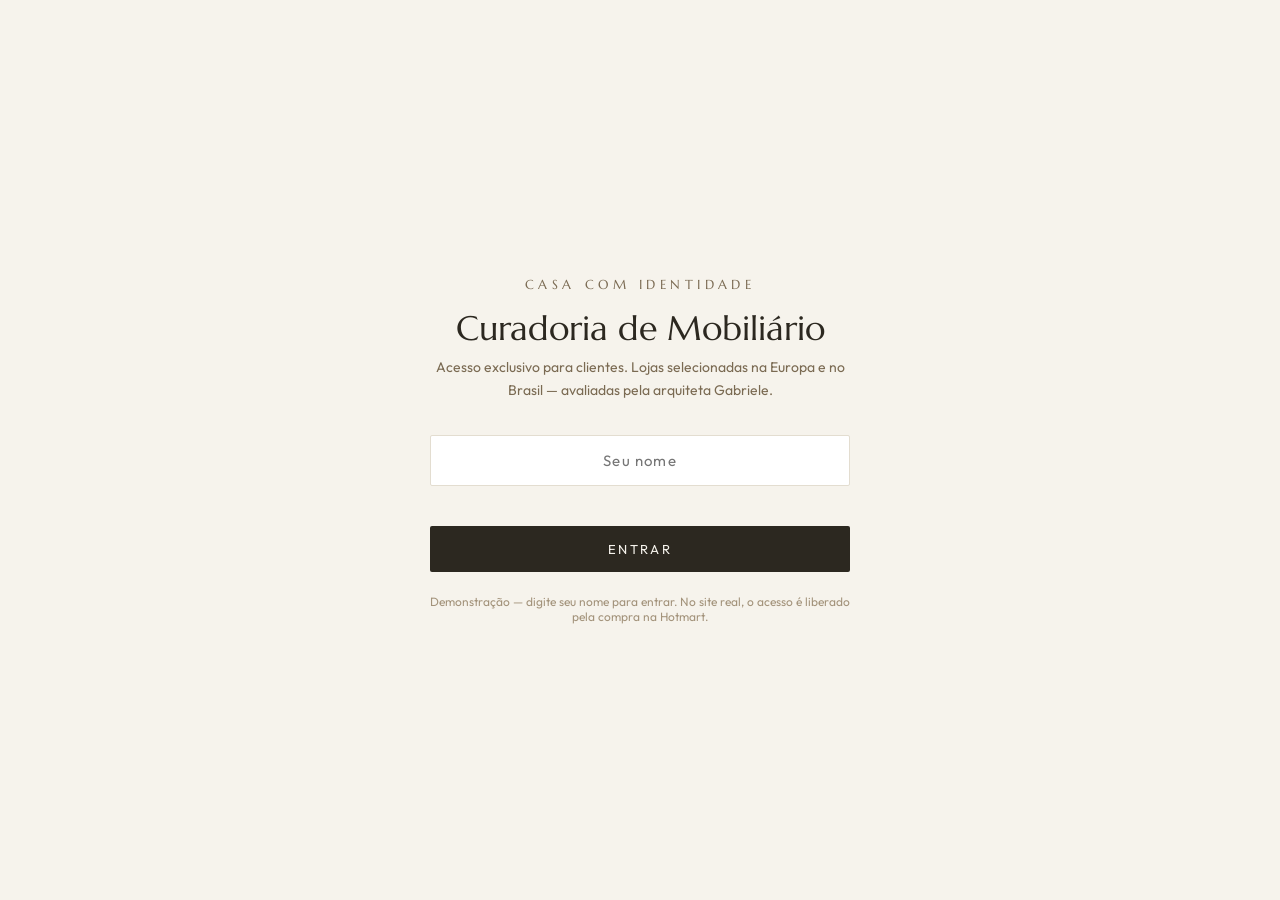
==== index.html @ 52a023b4 "Corrige CSS quebrado, adiciona capas das categorias e ajusta textos/UX - Corrige comentário CSS anin" ====
<!DOCTYPE html>
<html lang="pt-BR">
<head>
<meta charset="UTF-8">
<meta name="viewport" content="width=device-width, initial-scale=1.0">
<title>Curadoria · Casa com Identidade</title>
<link rel="preconnect" href="https://fonts.googleapis.com">
<link href="https://fonts.googleapis.com/css2?family=Marcellus&family=Outfit:wght@300;400;500;600&display=swap" rel="stylesheet">
<link rel="stylesheet" href="./assets/styles.css">
</head>
<body>

<!-- LOGIN -->
<div id="loginScreen">
  <div class="login-card">
    <div class="mark">Casa com Identidade</div>
    <h1>Curadoria de Mobiliário</h1>
    <p>Acesso exclusivo para clientes. Lojas selecionadas na Europa e no Brasil — avaliadas pela arquiteta Gabriele.</p>
    <input type="text" id="accessName" placeholder="Seu nome" autocomplete="name">
    <div class="login-error" id="loginError"></div>
    <button class="btn-main" id="loginBtn">Entrar</button>
    <div class="login-hint" id="loginHint">Demonstração — digite seu nome para entrar. No site real, o acesso é liberado pela compra na Hotmart.</div>
  </div>
</div>

<!-- APP -->
<header>
  <div class="brand">CCI <span>· Curadoria</span></div>
  <div class="header-actions">
    <button class="chip-btn" id="newsBtn">✦ Novidades</button>
    <button class="chip-btn" id="favBtn">♥ Favoritos <span class="count" id="favCount">0</span></button>
    <button class="chip-btn" id="adminBtn" style="display:none">+ Cadastrar produto</button>
    <button class="chip-btn" id="logoutBtn">Sair</button>
  </div>
</header>

<section class="hero">
  <div class="greet" id="greet"></div>
  <h2 id="heroTitle">Móveis e decoração com curadoria, loja a loja.</h2>
  <p id="heroSub">Cada peça abaixo foi avaliada: reputação da loja e países de entrega. Clique na peça para abrir direto na loja.</p>
</section>

<div class="toolbar">
  <label class="search">
    <svg viewBox="0 0 24 24"><circle cx="11" cy="11" r="7"></circle><path d="M21 21l-4.3-4.3"></path></svg>
    <input type="search" id="searchInput" placeholder="Buscar por nome, loja ou referência…">
  </label>
  <div class="country-pick" id="countryPick" style="display:none">
    <span style="font-size:12px;letter-spacing:.12em;text-transform:uppercase;color:var(--bronze)">Você mora em</span>
    <select id="countrySelect"></select>
  </div>
</div>

<nav class="atlas" id="atlas"></nav>
<div class="cats" id="cats"></div>
<main class="grid" id="grid"></main>
<div class="empty" id="emptyState" style="display:none">
  <div class="display">Nada por aqui ainda</div>
  <span id="emptyMsg"></span>
</div>

<footer style="padding:30px 5vw 50px;border-top:1px solid var(--line);text-align:center">
  <button id="legalLink" style="background:none;border:none;color:var(--bronze);font-size:12px;letter-spacing:.1em;text-decoration:underline;cursor:pointer">Aviso legal</button>
</footer>

<!-- ADMIN: cadastro rápido (briefing §5.7) -->
<div id="adminPanel">
  <div class="admin-card">
    <h3>Cadastrar produto</h3>
    <div class="sub">Cole a imagem do produto (Ctrl+V) ou o endereço dela, preencha os campos e use <strong>Salvar + próximo</strong> para cadastrar em sequência. A loja preenche região e entrega automaticamente.</div>

    <div class="field">
      <label>Imagem do produto</label>
      <div class="paste-zone" id="pasteZone" tabindex="0">
        <span class="hint" id="pasteHint"><b>Clique aqui e tecle Ctrl+V</b><br>para colar a imagem, ou arraste um arquivo</span>
      </div>
      <input type="url" id="aImgUrl" placeholder="…ou cole o endereço (URL) da imagem" style="margin-top:8px">
    </div>

    <div class="field">
      <label>Link do produto na loja</label>
      <input type="url" id="aLink" placeholder="https://www.loja.com/produto...">
    </div>

    <div class="row-2">
      <div class="field"><label>Nome (português)</label><input id="aName" placeholder="Ex.: Mesa de jantar Linnea"></div>
      <div class="field"><label>Referência da loja (original)</label><input id="aRef" placeholder="Ex.: Esstisch Linnea Eiche"></div>
    </div>

    <div class="row-2">
      <div class="field"><label>Loja</label><select id="aStore"></select></div>
      <div class="field"><label>Categoria</label><select id="aCat"></select></div>
    </div>

    <div class="field"><label>Entrega (vem da loja)</label><input id="aShips" placeholder="—" readonly style="color:var(--bronze)"></div>

    <div class="field">
      <label>Faixa de preço</label>
      <div class="euro-pick" id="euroPick"></div>
    </div>

    <div class="check-row">
      <input type="checkbox" id="aNew">
      <label for="aNew" style="margin:0;text-transform:none;letter-spacing:0;font-size:13px;color:var(--ink)">Marcar como novidade</label>
      <input type="date" id="aNewUntil" style="display:none;width:auto;padding:8px 10px">
    </div>

    <div class="admin-note" id="adminNote"></div>

    <div class="admin-actions">
      <button class="btn-main" style="flex:1" id="saveNextBtn">Salvar + próximo</button>
      <button class="btn-ghost" id="saveCloseBtn">Salvar</button>
      <button class="btn-ghost" id="adminCloseBtn">Fechar</button>
    </div>
  </div>
</div>

<!-- AVISO LEGAL (briefing §5.2) -->
<div id="legalModal">
  <div class="legal-card">
    <h3>Aviso legal</h3>
    <div class="legal-body" id="legalBody"></div>
    <div class="admin-actions">
      <button class="btn-main" style="flex:1" id="legalAcceptBtn">Li e concordo</button>
      <button class="btn-ghost" id="legalCloseBtn" style="display:none">Fechar</button>
    </div>
  </div>
</div>

<div class="toast" id="toast"></div>

<script type="module" src="./assets/app.js"></script>
</body>
</html>
---- assets/styles.css ----
/* =============================================================
   styles.css — identidade visual "Casa com Identidade" (CCI).
   Base fiel ao prototipo aprovado. Adicoes marcadas com (+ NOVO).
   ============================================================= */
:root{
  --linen:#F6F3EC;
  --card:#FFFFFF;
  --ink:#2C2820;
  --bronze:#7A6A52;
  --bronze-soft:#A3937B;
  --sage:#8C9181;
  --line:#E3DDD0;
  --gold:#B49B6C;
}
*{margin:0;padding:0;box-sizing:border-box}
body{font-family:'Outfit',sans-serif;background:var(--linen);color:var(--ink);min-height:100vh}
h1,h2,h3,.display{font-family:'Marcellus',serif;font-weight:400}
button{font-family:inherit;cursor:pointer}

/* ---------- LOGIN ---------- */
#loginScreen{position:fixed;inset:0;background:var(--linen);display:flex;align-items:center;justify-content:center;z-index:100;padding:24px}
.login-card{max-width:420px;width:100%;text-align:center}
.login-card .mark{font-family:'Marcellus',serif;font-size:13px;letter-spacing:.35em;text-transform:uppercase;color:var(--bronze)}
.login-card h1{font-size:34px;margin:14px 0 6px}
.login-card p{font-size:14px;color:var(--bronze);margin-bottom:34px;line-height:1.6}
.login-card input{width:100%;padding:15px 18px;border:1px solid var(--line);background:var(--card);font-size:15px;font-family:inherit;outline:none;text-align:center;letter-spacing:.08em;border-radius:2px}
.login-card input:focus{border-color:var(--bronze)}
.login-card .btn-main{width:100%;margin-top:12px}
.login-hint{margin-top:22px;font-size:12px;color:var(--bronze-soft)}
.login-hint code{background:var(--card);border:1px solid var(--line);padding:2px 8px;border-radius:2px;font-size:12px}
.login-error{color:#A05A4A;font-size:13px;margin-top:10px;min-height:18px}

.btn-main{background:var(--ink);color:var(--linen);border:none;padding:15px 26px;font-size:13px;letter-spacing:.18em;text-transform:uppercase;border-radius:2px;transition:background .2s}
.btn-main:hover{background:var(--bronze)}

/* ---------- HEADER ---------- */
header{padding:26px 5vw 0;display:flex;justify-content:space-between;align-items:center;flex-wrap:wrap;gap:14px}
.brand{font-family:'Marcellus',serif;font-size:15px;letter-spacing:.3em;text-transform:uppercase}
.brand span{color:var(--bronze)}
.header-actions{display:flex;gap:10px;align-items:center;flex-wrap:wrap}
.chip-btn{background:transparent;border:1px solid var(--line);padding:9px 18px;font-size:12px;letter-spacing:.12em;text-transform:uppercase;border-radius:2px;color:var(--ink);transition:all .2s;display:flex;gap:8px;align-items:center}
.chip-btn:hover,.chip-btn.active{background:var(--ink);color:var(--linen);border-color:var(--ink)}
.chip-btn .count{background:var(--gold);color:#fff;border-radius:999px;font-size:10px;min-width:17px;height:17px;display:inline-flex;align-items:center;justify-content:center;padding:0 4px}

.hero{padding:38px 5vw 8px}
.hero h2{font-size:clamp(26px,4vw,40px);max-width:640px;line-height:1.15}
.hero .greet{font-size:13px;letter-spacing:.18em;text-transform:uppercase;color:var(--bronze);margin-bottom:10px} /*+ NOVO: saudação */
.hero .greet button{background:none;border:none;color:var(--gold);font-size:12px;text-decoration:underline;letter-spacing:.05em;text-transform:none}
.hero p{margin-top:10px;font-size:14px;color:var(--bronze);max-width:520px;line-height:1.65}

/* ---------- BUSCA (+ NOVO) ---------- */
.toolbar{display:flex;gap:12px;align-items:center;padding:18px 5vw 0;flex-wrap:wrap}
.search{flex:1;min-width:220px;display:flex;align-items:center;gap:10px;background:var(--card);border:1px solid var(--line);border-radius:2px;padding:0 14px}
.search:focus-within{border-color:var(--bronze)}
.search input{flex:1;border:none;outline:none;background:none;font-family:inherit;font-size:14px;padding:13px 0;color:var(--ink)}
.search svg{width:16px;height:16px;stroke:var(--bronze);fill:none;stroke-width:2}
.country-pick{display:flex;align-items:center;gap:8px}
.country-pick select{border:1px solid var(--line);background:var(--card);font-family:inherit;font-size:13px;padding:12px 14px;border-radius:2px;color:var(--ink);outline:none}
.country-pick select:focus{border-color:var(--bronze)}

/* ---------- ATLAS (regiões) ---------- */
.atlas{display:flex;gap:0;overflow-x:auto;border-top:1px solid var(--line);border-bottom:1px solid var(--line);margin:22px 0 0;padding:0 5vw;scrollbar-width:none}
.atlas::-webkit-scrollbar{display:none}
.atlas button{background:none;border:none;border-bottom:2px solid transparent;padding:16px 20px;font-size:13px;letter-spacing:.1em;text-transform:uppercase;color:var(--bronze);white-space:nowrap;display:flex;flex-direction:column;align-items:center;gap:3px;transition:color .2s}
.atlas button .cur{font-size:10px;color:var(--bronze-soft);letter-spacing:.2em}
.atlas button.active{color:var(--ink);border-bottom-color:var(--ink)}
.atlas button:hover{color:var(--ink)}

/* ---------- CATEGORIAS ---------- */
.cats{display:flex;gap:8px;flex-wrap:wrap;padding:20px 5vw 4px}
.cats button{background:var(--card);border:1px solid var(--line);padding:8px 16px;font-size:12.5px;border-radius:999px;color:var(--ink);transition:all .2s}
.cats button.active{background:var(--bronze);border-color:var(--bronze);color:#fff}

/* ---------- GRID ---------- */
.grid{display:grid;grid-template-columns:repeat(auto-fill,minmax(245px,1fr));gap:22px;padding:26px 5vw 70px}
.empty{padding:70px 5vw;text-align:center;color:var(--bronze);font-size:14.5px;line-height:1.7}
.empty .display{font-size:24px;color:var(--ink);margin-bottom:8px}

.card{background:var(--card);border:1px solid var(--line);border-radius:3px;overflow:hidden;display:flex;flex-direction:column;transition:transform .2s, box-shadow .2s;position:relative}
.card:hover{transform:translateY(-3px);box-shadow:0 14px 30px rgba(60,50,30,.09)}
.card .img{aspect-ratio:1/.85;background:linear-gradient(170deg,#FBF9F4,#EFEAE0);display:flex;align-items:center;justify-content:center;cursor:pointer;overflow:hidden}
.card .img svg{width:62%;height:62%;stroke:var(--bronze);fill:none;stroke-width:2.4;opacity:.85}
.card .img img{width:100%;height:100%;object-fit:cover} /*+ NOVO: foto real do produto */
.badge-new{position:absolute;top:12px;left:12px;background:var(--gold);color:#fff;font-size:10px;letter-spacing:.18em;text-transform:uppercase;padding:4px 10px;border-radius:2px} /*+ NOVO: selo Novo */
.fav{position:absolute;top:12px;right:12px;background:rgba(255,255,255,.9);border:1px solid var(--line);width:34px;height:34px;border-radius:999px;display:flex;align-items:center;justify-content:center;font-size:16px;color:var(--bronze);transition:all .2s}
.fav.on{background:var(--ink);border-color:var(--ink);color:var(--gold)}
.card .info{padding:16px 18px 18px;display:flex;flex-direction:column;gap:4px;flex:1}
.card .store{font-size:10.5px;letter-spacing:.22em;text-transform:uppercase;color:var(--bronze-soft)}
.card .name{font-family:'Marcellus',serif;font-size:17.5px;line-height:1.25;cursor:pointer}
.card .name:hover{color:var(--bronze)}
.card .ref{font-size:11.5px;color:var(--bronze-soft);font-style:italic} /*+ NOVO: referência original da loja */
.card .meta{display:flex;justify-content:space-between;align-items:flex-end;margin-top:10px}
.ships{font-size:11.5px;color:var(--bronze);line-height:1.4}
.price{font-family:'Marcellus',serif;font-size:15px;letter-spacing:.06em;color:var(--ink)}
.price .dim{color:var(--line)}

/* ---------- ADMIN ---------- */
#adminPanel{position:fixed;inset:0;background:rgba(44,40,32,.45);display:none;align-items:flex-start;justify-content:center;z-index:90;padding:5vh 16px;overflow:auto}
#adminPanel.open{display:flex}
.admin-card{background:var(--linen);max-width:560px;width:100%;border-radius:4px;padding:34px 34px 30px}
.admin-card h3{font-size:24px;margin-bottom:4px}
.admin-card .sub{font-size:13px;color:var(--bronze);margin-bottom:24px;line-height:1.6}
.field{margin-bottom:14px}
.field label{display:block;font-size:11px;letter-spacing:.18em;text-transform:uppercase;color:var(--bronze);margin-bottom:6px}
.field input,.field select{width:100%;padding:12px 14px;border:1px solid var(--line);background:var(--card);font-size:14px;font-family:inherit;outline:none;border-radius:2px}
.field input:focus,.field select:focus{border-color:var(--bronze)}

/* área de colar imagem (+ NOVO — briefing §5.7: colar Ctrl+V) */
.paste-zone{border:1.5px dashed var(--bronze-soft);border-radius:3px;background:var(--card);padding:18px;text-align:center;color:var(--bronze);font-size:13px;cursor:pointer;transition:all .2s;position:relative;min-height:120px;display:flex;align-items:center;justify-content:center}
.paste-zone:hover,.paste-zone.drag{border-color:var(--bronze);background:#FBF9F4}
.paste-zone.has-img{padding:0;border-style:solid}
.paste-zone img{max-height:200px;width:100%;object-fit:contain;border-radius:2px}
.paste-zone .hint b{color:var(--ink)}

.row-2{display:grid;grid-template-columns:1fr 1fr;gap:12px}
.euro-pick{display:flex;gap:6px}
.euro-pick button{flex:1;background:var(--card);border:1px solid var(--line);padding:10px 0;font-family:'Marcellus',serif;font-size:14px;border-radius:2px;color:var(--bronze-soft)}
.euro-pick button.sel{background:var(--ink);border-color:var(--ink);color:var(--gold)}
.euro-pick button .lvl-label{display:block;font-family:'Outfit';font-size:9px;letter-spacing:.04em;color:var(--bronze-soft);margin-top:2px}
.euro-pick button.sel .lvl-label{color:var(--bronze-soft)}
.check-row{display:flex;align-items:center;gap:10px;font-size:13px;color:var(--ink);margin-top:4px}
.check-row input[type=checkbox]{width:auto}
.admin-actions{display:flex;gap:10px;margin-top:22px}
.btn-ghost{background:transparent;border:1px solid var(--line);padding:14px 22px;font-size:12px;letter-spacing:.15em;text-transform:uppercase;border-radius:2px;color:var(--ink)}
.admin-note{font-size:11.5px;color:var(--sage);margin-top:8px;min-height:16px}

.toast{position:fixed;bottom:28px;left:50%;transform:translateX(-50%) translateY(80px);background:var(--ink);color:var(--linen);padding:13px 26px;font-size:13px;letter-spacing:.05em;border-radius:3px;transition:transform .35s;z-index:200}
.toast.show{transform:translateX(-50%) translateY(0)}

/* ---------- AVISO LEGAL (+ NOVO — briefing §5.2) ---------- */
#legalModal{position:fixed;inset:0;background:rgba(44,40,32,.55);display:none;align-items:center;justify-content:center;z-index:110;padding:5vh 16px}
#legalModal.open{display:flex}
.legal-card{background:var(--linen);max-width:600px;width:100%;border-radius:4px;padding:34px;max-height:88vh;display:flex;flex-direction:column}
.legal-card h3{font-size:24px;margin-bottom:14px}
.legal-body{overflow:auto;font-size:13.5px;line-height:1.7;color:var(--ink);padding-right:8px;flex:1}
.legal-body p{margin-bottom:12px}

@media (max-width:640px){
  .row-2{grid-template-columns:1fr}
  .admin-card{padding:26px 20px}
}
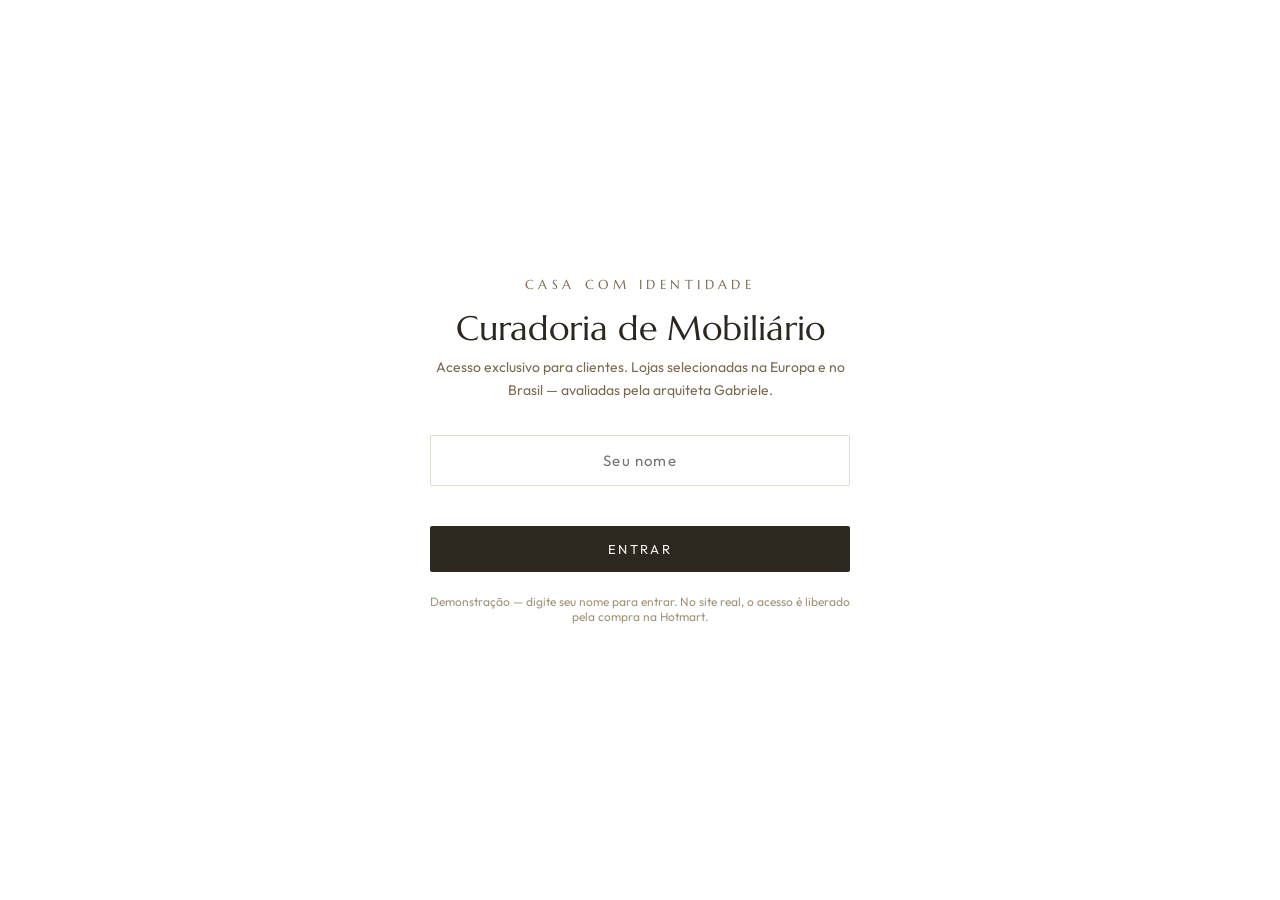
==== commit f9b8c213: "Entrada por categoria, fundo branco e refinamentos de UX - Página inicial mostra só as categorias (c" ====
--- a/index.html
+++ b/index.html
@@ -25,7 +25,10 @@
 
 <!-- APP -->
 <header>
-  <div class="brand">CCI <span>· Curadoria</span></div>
+  <div class="brand-wrap">
+    <div class="brand">CCI <span>· Curadoria</span></div>
+    <div class="brand-by">Por Gabriele Pinheiro</div>
+  </div>
   <div class="header-actions">
     <button class="chip-btn" id="newsBtn">✦ Novidades</button>
     <button class="chip-btn" id="favBtn">♥ Favoritos <span class="count" id="favCount">0</span></button>
--- a/assets/styles.css
+++ b/assets/styles.css
@@ -13,12 +13,12 @@
   --gold:#B49B6C;
 }
 *{margin:0;padding:0;box-sizing:border-box}
-body{font-family:'Outfit',sans-serif;background:var(--linen);color:var(--ink);min-height:100vh}
+body{font-family:'Outfit',sans-serif;background:#FFFFFF;color:var(--ink);min-height:100vh}
 h1,h2,h3,.display{font-family:'Marcellus',serif;font-weight:400}
 button{font-family:inherit;cursor:pointer}
 
 /* ---------- LOGIN ---------- */
-#loginScreen{position:fixed;inset:0;background:var(--linen);display:flex;align-items:center;justify-content:center;z-index:100;padding:24px}
+#loginScreen{position:fixed;inset:0;background:#FFFFFF;display:flex;align-items:center;justify-content:center;z-index:100;padding:24px}
 .login-card{max-width:420px;width:100%;text-align:center}
 .login-card .mark{font-family:'Marcellus',serif;font-size:13px;letter-spacing:.35em;text-transform:uppercase;color:var(--bronze)}
 .login-card h1{font-size:34px;margin:14px 0 6px}
@@ -37,6 +37,7 @@
 header{padding:26px 5vw 0;display:flex;justify-content:space-between;align-items:center;flex-wrap:wrap;gap:14px}
 .brand{font-family:'Marcellus',serif;font-size:15px;letter-spacing:.3em;text-transform:uppercase}
 .brand span{color:var(--bronze)}
+.brand-by{font-size:10.5px;letter-spacing:.22em;text-transform:uppercase;color:var(--bronze-soft);margin-top:5px}
 .header-actions{display:flex;gap:10px;align-items:center;flex-wrap:wrap}
 .chip-btn{background:transparent;border:1px solid var(--line);padding:9px 18px;font-size:12px;letter-spacing:.12em;text-transform:uppercase;border-radius:2px;color:var(--ink);transition:all .2s;display:flex;gap:8px;align-items:center}
 .chip-btn:hover,.chip-btn.active{background:var(--ink);color:var(--linen);border-color:var(--ink)}
@@ -49,14 +50,15 @@
 .hero p{margin-top:10px;font-size:14px;color:var(--bronze);max-width:520px;line-height:1.65}
 
 /* ---------- BUSCA (+ NOVO) ---------- */
-.toolbar{display:flex;gap:12px;align-items:center;padding:18px 5vw 0;flex-wrap:wrap}
-.search{flex:1;min-width:220px;display:flex;align-items:center;gap:10px;background:var(--card);border:1px solid var(--line);border-radius:2px;padding:0 14px}
-.search:focus-within{border-color:var(--bronze)}
-.search input{flex:1;border:none;outline:none;background:none;font-family:inherit;font-size:14px;padding:13px 0;color:var(--ink)}
-.search svg{width:16px;height:16px;stroke:var(--bronze);fill:none;stroke-width:2}
+.toolbar{display:flex;gap:18px;align-items:center;justify-content:center;padding:24px 5vw 2px;flex-wrap:wrap}
+.search{flex:0 1 440px;display:flex;align-items:center;gap:12px;background:transparent;border:none;border-bottom:1px solid var(--line);border-radius:0;padding:0 4px;transition:border-color .2s}
+.search:focus-within{border-bottom-color:var(--bronze)}
+.search input{flex:1;border:none;outline:none;background:none;font-family:inherit;font-size:14px;letter-spacing:.02em;padding:11px 0;color:var(--ink)}
+.search input::placeholder{color:var(--bronze-soft);letter-spacing:.04em}
+.search svg{width:15px;height:15px;stroke:var(--bronze-soft);fill:none;stroke-width:1.8}
 .country-pick{display:flex;align-items:center;gap:8px}
-.country-pick select{border:1px solid var(--line);background:var(--card);font-family:inherit;font-size:13px;padding:12px 14px;border-radius:2px;color:var(--ink);outline:none}
-.country-pick select:focus{border-color:var(--bronze)}
+.country-pick select{border:none;border-bottom:1px solid var(--line);background:transparent;font-family:inherit;font-size:13px;padding:10px 6px;border-radius:0;color:var(--ink);outline:none;transition:border-color .2s}
+.country-pick select:focus{border-bottom-color:var(--bronze)}
 
 /* ---------- ATLAS (regiões) ---------- */
 .atlas{display:flex;gap:0;overflow-x:auto;border-top:1px solid var(--line);border-bottom:1px solid var(--line);margin:22px 0 0;padding:0 5vw;scrollbar-width:none}
@@ -67,8 +69,9 @@
 .atlas button:hover{color:var(--ink)}
 
 /* ---------- CATEGORIAS ---------- */
-.cats{display:flex;gap:8px;flex-wrap:wrap;padding:20px 5vw 4px}
-.cats button{background:var(--card);border:1px solid var(--line);padding:8px 16px;font-size:12.5px;border-radius:999px;color:var(--ink);transition:all .2s}
+.cats{display:flex;gap:6px;flex-wrap:wrap;justify-content:center;padding:18px 8vw 6px}
+.cats button{background:transparent;border:1px solid transparent;padding:7px 15px;font-size:12px;letter-spacing:.05em;border-radius:999px;color:var(--bronze);transition:all .2s}
+.cats button:hover{color:var(--ink);background:#FAF7F1}
 .cats button.active{background:var(--bronze);border-color:var(--bronze);color:#fff}
 
 /* ---------- GRID ---------- */
@@ -78,7 +81,7 @@
 
 .card{background:var(--card);border:1px solid var(--line);border-radius:3px;overflow:hidden;display:flex;flex-direction:column;transition:transform .2s, box-shadow .2s;position:relative}
 .card:hover{transform:translateY(-3px);box-shadow:0 14px 30px rgba(60,50,30,.09)}
-.card .img{aspect-ratio:1/.85;background:linear-gradient(170deg,#FBF9F4,#EFEAE0);display:flex;align-items:center;justify-content:center;cursor:pointer;overflow:hidden}
+.card .img{aspect-ratio:1/.85;background:#FFFFFF;display:flex;align-items:center;justify-content:center;cursor:pointer;overflow:hidden}
 .card .img svg{width:62%;height:62%;stroke:var(--bronze);fill:none;stroke-width:2.4;opacity:.85}
 .card .img img{width:100%;height:100%;object-fit:cover} /*+ NOVO: foto real do produto */
 .badge-new{position:absolute;top:12px;left:12px;background:var(--gold);color:#fff;font-size:10px;letter-spacing:.18em;text-transform:uppercase;padding:4px 10px;border-radius:2px} /*+ NOVO: selo Novo */
@@ -93,6 +96,16 @@
 .ships{font-size:11.5px;color:var(--bronze);line-height:1.4}
 .price{font-family:'Marcellus',serif;font-size:15px;letter-spacing:.06em;color:var(--ink)}
 .price .dim{color:var(--line)}
+
+/* Cartão de categoria ainda sem produtos cadastrados (+ NOVO) */
+/* Entrada por categoria (capas clicáveis) */
+.grid-cats{grid-template-columns:repeat(auto-fill,minmax(220px,1fr))}
+.cat-tile{background:var(--card);border:1px solid var(--line);border-radius:3px;overflow:hidden;cursor:pointer;display:flex;flex-direction:column;transition:transform .2s, box-shadow .2s}
+.cat-tile:hover{transform:translateY(-3px);box-shadow:0 14px 30px rgba(60,50,30,.09)}
+.cat-tile-img{aspect-ratio:1/.85;background:#FFFFFF;display:flex;align-items:center;justify-content:center;overflow:hidden}
+.cat-tile-img img{width:100%;height:100%;object-fit:cover}
+.cat-tile-name{font-family:'Marcellus',serif;font-size:17px;text-align:center;padding:14px 10px 18px;color:var(--ink);transition:color .2s}
+.cat-tile:hover .cat-tile-name{color:var(--bronze)}
 
 /* ---------- ADMIN ---------- */
 #adminPanel{position:fixed;inset:0;background:rgba(44,40,32,.45);display:none;align-items:flex-start;justify-content:center;z-index:90;padding:5vh 16px;overflow:auto}
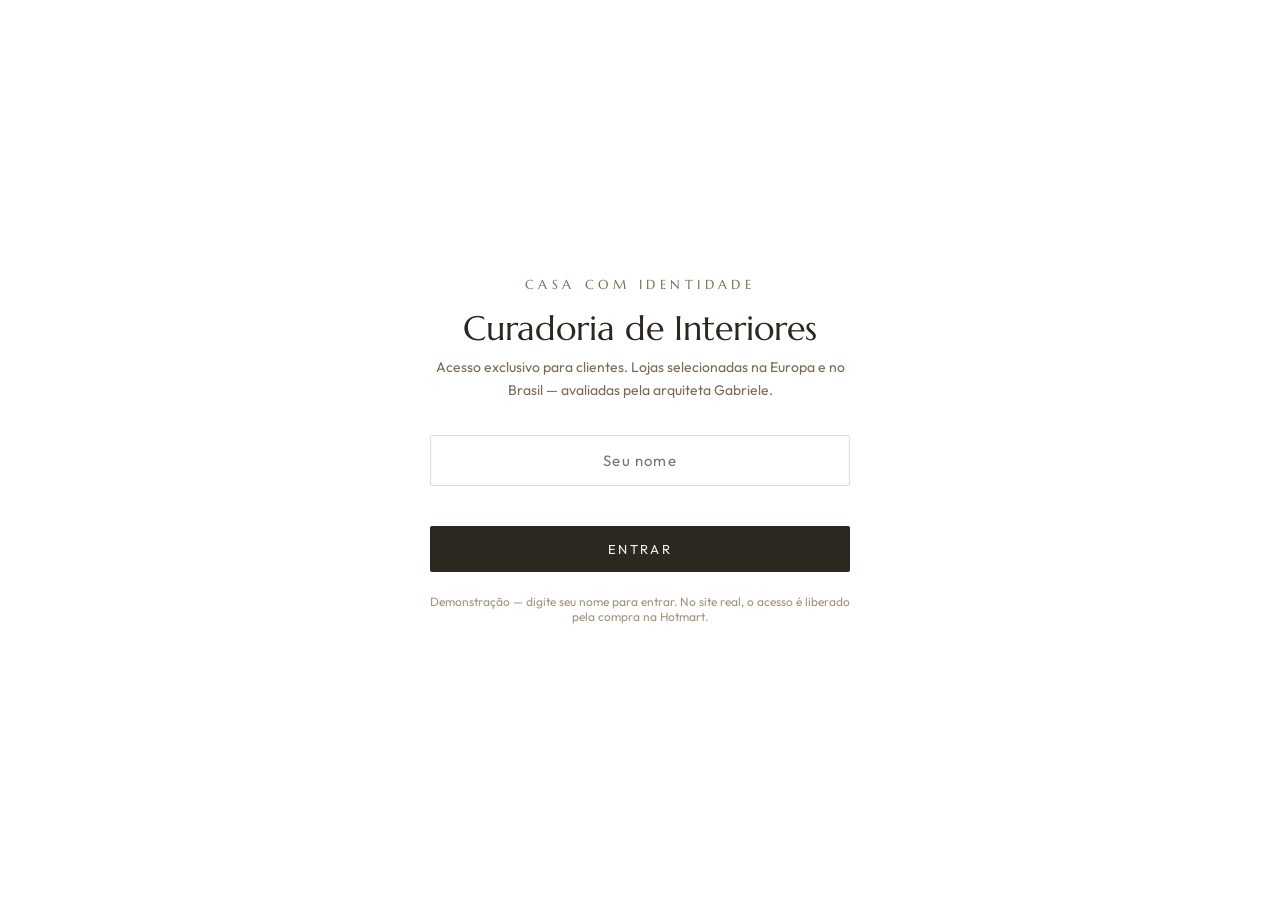
==== commit d03bd2c5: "Renomeia produto para Curadoria de Interiores (login, vendas, footer)" ====
--- a/index.html
+++ b/index.html
@@ -5,7 +5,7 @@
 <meta name="viewport" content="width=device-width, initial-scale=1.0">
 <title>Curadoria · Casa com Identidade</title>
 <link rel="preconnect" href="https://fonts.googleapis.com">
-<link href="https://fonts.googleapis.com/css2?family=Marcellus&family=Outfit:wght@300;400;500;600&display=swap" rel="stylesheet">
+<link href="https://fonts.googleapis.com/css2?family=Marcellus&family=Cormorant+Garamond:ital,wght@1,500;1,600&family=Outfit:wght@300;400;500;600&display=swap" rel="stylesheet">
 <link rel="stylesheet" href="./assets/styles.css">
 </head>
 <body>
@@ -14,7 +14,7 @@
 <div id="loginScreen">
   <div class="login-card">
     <div class="mark">Casa com Identidade</div>
-    <h1>Curadoria de Mobiliário</h1>
+    <h1>Curadoria de Interiores</h1>
     <p>Acesso exclusivo para clientes. Lojas selecionadas na Europa e no Brasil — avaliadas pela arquiteta Gabriele.</p>
     <input type="text" id="accessName" placeholder="Seu nome" autocomplete="name">
     <div class="login-error" id="loginError"></div>
--- a/assets/styles.css
+++ b/assets/styles.css
@@ -43,22 +43,23 @@
 .chip-btn:hover,.chip-btn.active{background:var(--ink);color:var(--linen);border-color:var(--ink)}
 .chip-btn .count{background:var(--gold);color:#fff;border-radius:999px;font-size:10px;min-width:17px;height:17px;display:inline-flex;align-items:center;justify-content:center;padding:0 4px}
 
-.hero{padding:38px 5vw 8px}
-.hero h2{font-size:clamp(26px,4vw,40px);max-width:640px;line-height:1.15}
-.hero .greet{font-size:13px;letter-spacing:.18em;text-transform:uppercase;color:var(--bronze);margin-bottom:10px} /*+ NOVO: saudação */
-.hero .greet button{background:none;border:none;color:var(--gold);font-size:12px;text-decoration:underline;letter-spacing:.05em;text-transform:none}
-.hero p{margin-top:10px;font-size:14px;color:var(--bronze);max-width:520px;line-height:1.65}
+.hero{padding:40px 5vw 8px}
+.hero h2{font-size:clamp(32px,5.2vw,56px);max-width:760px;line-height:1.08;letter-spacing:-.01em}
+.hero h2 .ital{font-family:'Cormorant Garamond',serif;font-style:italic;font-weight:500;color:var(--bronze);font-size:1.08em}
+.hero .greet{font-size:12px;letter-spacing:.22em;text-transform:uppercase;color:var(--gold);margin-bottom:14px} /*+ NOVO: saudação */
+.hero .greet button{background:none;border:none;color:var(--bronze);font-size:12px;text-decoration:underline;letter-spacing:.05em;text-transform:none}
+.hero p{margin-top:14px;font-size:14.5px;color:var(--bronze);max-width:560px;line-height:1.7}
 
 /* ---------- BUSCA (+ NOVO) ---------- */
-.toolbar{display:flex;gap:18px;align-items:center;justify-content:center;padding:24px 5vw 2px;flex-wrap:wrap}
-.search{flex:0 1 440px;display:flex;align-items:center;gap:12px;background:transparent;border:none;border-bottom:1px solid var(--line);border-radius:0;padding:0 4px;transition:border-color .2s}
-.search:focus-within{border-bottom-color:var(--bronze)}
-.search input{flex:1;border:none;outline:none;background:none;font-family:inherit;font-size:14px;letter-spacing:.02em;padding:11px 0;color:var(--ink)}
-.search input::placeholder{color:var(--bronze-soft);letter-spacing:.04em}
+.toolbar{display:flex;gap:14px;align-items:center;justify-content:flex-start;padding:22px 5vw 2px;flex-wrap:wrap}
+.search{flex:0 1 380px;display:flex;align-items:center;gap:10px;background:var(--card);border:1px solid var(--line);border-radius:8px;padding:0 16px;transition:border-color .2s, box-shadow .2s}
+.search:focus-within{border-color:var(--bronze-soft);box-shadow:0 0 0 3px rgba(180,155,108,.08)}
+.search input{flex:1;border:none;outline:none;background:none;font-family:inherit;font-size:14px;letter-spacing:.02em;padding:12px 0;color:var(--ink)}
+.search input::placeholder{color:var(--bronze-soft);letter-spacing:.03em}
 .search svg{width:15px;height:15px;stroke:var(--bronze-soft);fill:none;stroke-width:1.8}
 .country-pick{display:flex;align-items:center;gap:8px}
-.country-pick select{border:none;border-bottom:1px solid var(--line);background:transparent;font-family:inherit;font-size:13px;padding:10px 6px;border-radius:0;color:var(--ink);outline:none;transition:border-color .2s}
-.country-pick select:focus{border-bottom-color:var(--bronze)}
+.country-pick select{border:1px solid var(--line);background:var(--card);font-family:inherit;font-size:13px;padding:11px 12px;border-radius:8px;color:var(--ink);outline:none;transition:border-color .2s}
+.country-pick select:focus{border-color:var(--bronze-soft)}
 
 /* ---------- ATLAS (regiões) ---------- */
 .atlas{display:flex;gap:0;overflow-x:auto;border-top:1px solid var(--line);border-bottom:1px solid var(--line);margin:22px 0 0;padding:0 5vw;scrollbar-width:none}
@@ -86,7 +87,7 @@
 .card .img img{width:100%;height:100%;object-fit:cover} /*+ NOVO: foto real do produto */
 .badge-new{position:absolute;top:12px;left:12px;background:var(--gold);color:#fff;font-size:10px;letter-spacing:.18em;text-transform:uppercase;padding:4px 10px;border-radius:2px} /*+ NOVO: selo Novo */
 .fav{position:absolute;top:12px;right:12px;background:rgba(255,255,255,.9);border:1px solid var(--line);width:34px;height:34px;border-radius:999px;display:flex;align-items:center;justify-content:center;font-size:16px;color:var(--bronze);transition:all .2s}
-.fav.on{background:var(--ink);border-color:var(--ink);color:var(--gold)}
+.fav.on{background:var(--bronze);border-color:var(--bronze);color:#FFFFFF}
 .card .info{padding:16px 18px 18px;display:flex;flex-direction:column;gap:4px;flex:1}
 .card .store{font-size:10.5px;letter-spacing:.22em;text-transform:uppercase;color:var(--bronze-soft)}
 .card .name{font-family:'Marcellus',serif;font-size:17.5px;line-height:1.25;cursor:pointer}
@@ -98,13 +99,15 @@
 .price .dim{color:var(--line)}
 
 /* Cartão de categoria ainda sem produtos cadastrados (+ NOVO) */
-/* Entrada por categoria (capas clicáveis) */
-.grid-cats{grid-template-columns:repeat(auto-fill,minmax(220px,1fr))}
+/* Entrada por categoria (capas clicáveis) — sempre nº par de colunas,
+   para nunca sobrar um card sozinho na última linha. */
+.grid-cats{grid-template-columns:repeat(2,1fr)}
+@media (min-width:760px){ .grid-cats{grid-template-columns:repeat(4,1fr)} }
 .cat-tile{background:var(--card);border:1px solid var(--line);border-radius:3px;overflow:hidden;cursor:pointer;display:flex;flex-direction:column;transition:transform .2s, box-shadow .2s}
 .cat-tile:hover{transform:translateY(-3px);box-shadow:0 14px 30px rgba(60,50,30,.09)}
 .cat-tile-img{aspect-ratio:1/.85;background:#FFFFFF;display:flex;align-items:center;justify-content:center;overflow:hidden}
 .cat-tile-img img{width:100%;height:100%;object-fit:cover}
-.cat-tile-name{font-family:'Marcellus',serif;font-size:17px;text-align:center;padding:14px 10px 18px;color:var(--ink);transition:color .2s}
+.cat-tile-name{font-family:'Marcellus',serif;font-size:16px;letter-spacing:.03em;line-height:1.25;text-align:center;padding:14px 12px;color:var(--ink);border-top:1px solid var(--line);transition:color .2s;display:flex;align-items:center;justify-content:center;min-height:64px}
 .cat-tile:hover .cat-tile-name{color:var(--bronze)}
 
 /* ---------- ADMIN ---------- */
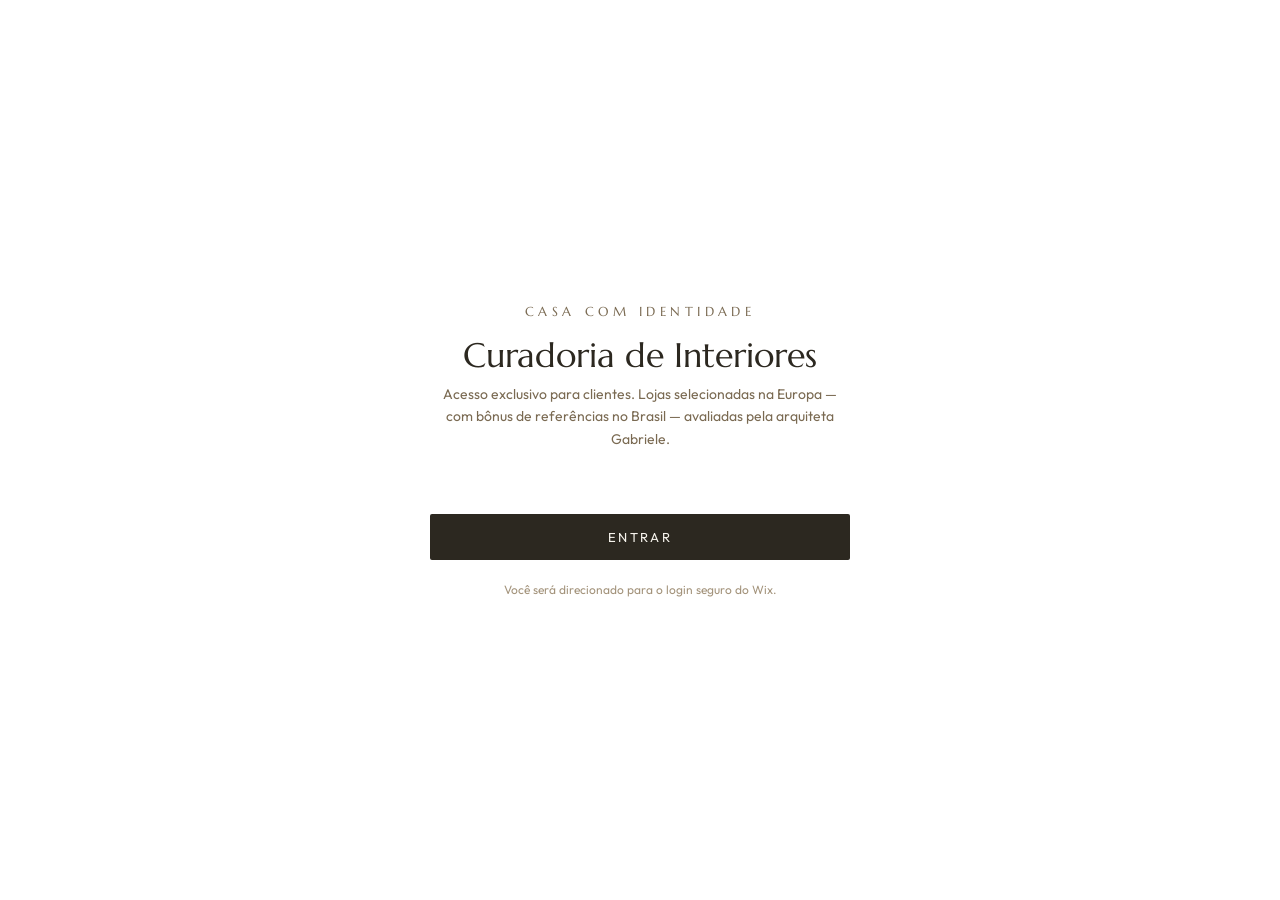
==== commit eae83f38: "Reposiciona: Europa protagonista, Brasil como bônus + bônus O Olhar da Curadoria" ====
--- a/index.html
+++ b/index.html
@@ -15,7 +15,7 @@
   <div class="login-card">
     <div class="mark">Casa com Identidade</div>
     <h1>Curadoria de Interiores</h1>
-    <p>Acesso exclusivo para clientes. Lojas selecionadas na Europa e no Brasil — avaliadas pela arquiteta Gabriele.</p>
+    <p>Acesso exclusivo para clientes. Lojas selecionadas na Europa — com bônus de referências no Brasil — avaliadas pela arquiteta Gabriele.</p>
     <input type="text" id="accessName" placeholder="Seu nome" autocomplete="name">
     <div class="login-error" id="loginError"></div>
     <button class="btn-main" id="loginBtn">Entrar</button>
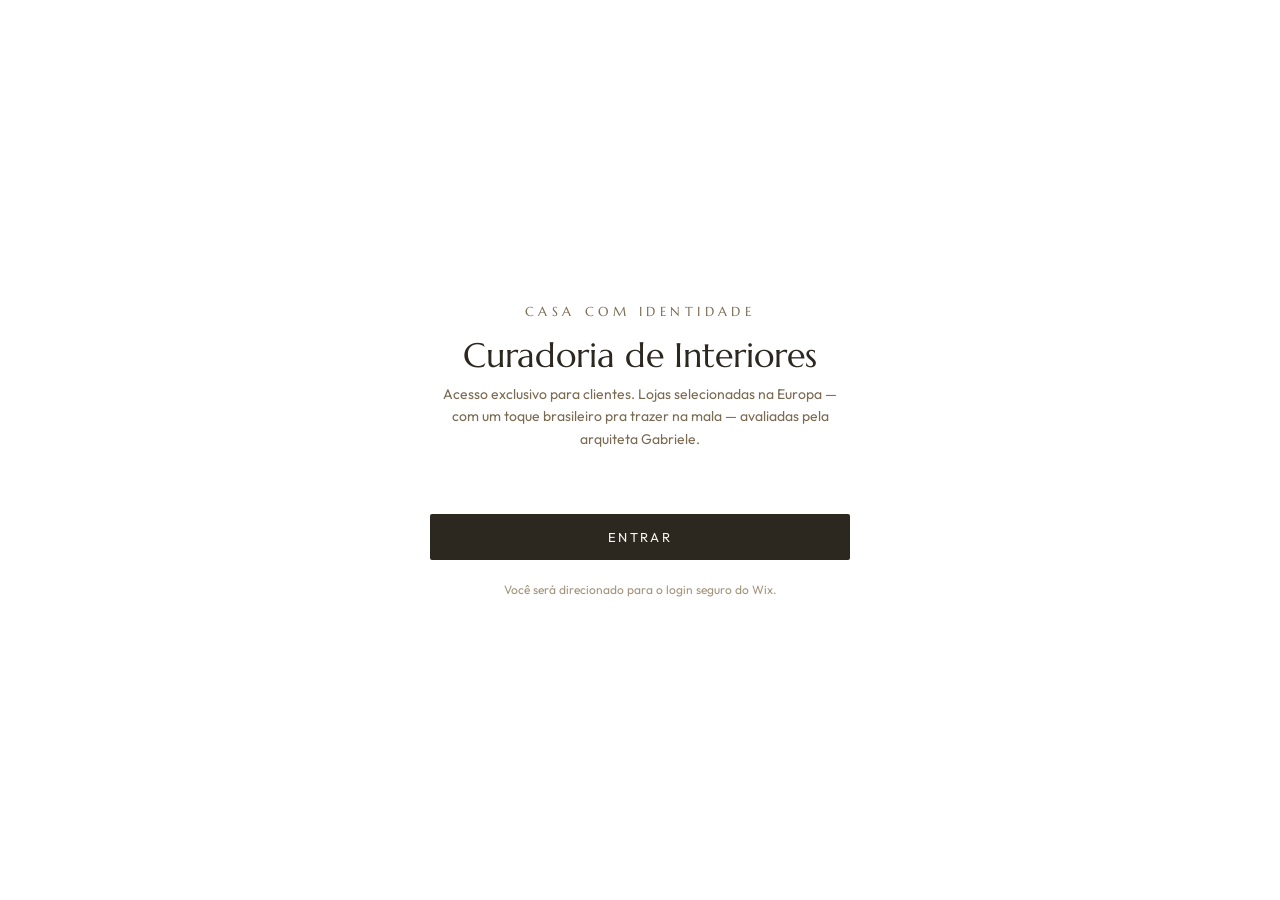
==== commit 406090da: "Brasil vira bônus de itens fáceis de trazer (sem mobiliário) + textos alinhados" ====
--- a/index.html
+++ b/index.html
@@ -15,7 +15,7 @@
   <div class="login-card">
     <div class="mark">Casa com Identidade</div>
     <h1>Curadoria de Interiores</h1>
-    <p>Acesso exclusivo para clientes. Lojas selecionadas na Europa — com bônus de referências no Brasil — avaliadas pela arquiteta Gabriele.</p>
+    <p>Acesso exclusivo para clientes. Lojas selecionadas na Europa — com um toque brasileiro pra trazer na mala — avaliadas pela arquiteta Gabriele.</p>
     <input type="text" id="accessName" placeholder="Seu nome" autocomplete="name">
     <div class="login-error" id="loginError"></div>
     <button class="btn-main" id="loginBtn">Entrar</button>
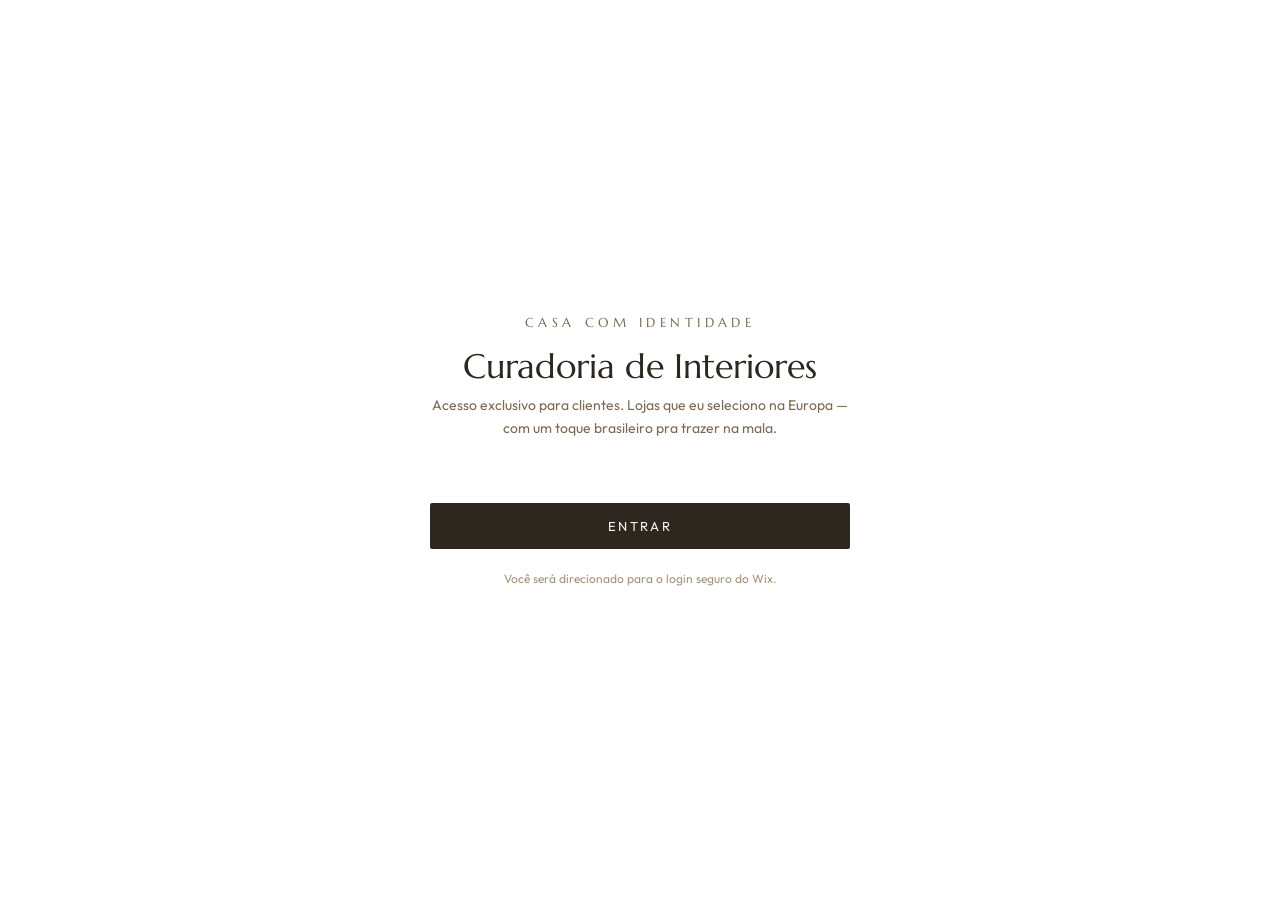
==== commit 65e4bece: "Voz em primeira pessoa, copy do bônus e botão de compra com checkout Hotmart" ====
--- a/index.html
+++ b/index.html
@@ -15,7 +15,7 @@
   <div class="login-card">
     <div class="mark">Casa com Identidade</div>
     <h1>Curadoria de Interiores</h1>
-    <p>Acesso exclusivo para clientes. Lojas selecionadas na Europa — com um toque brasileiro pra trazer na mala — avaliadas pela arquiteta Gabriele.</p>
+    <p>Acesso exclusivo para clientes. Lojas que eu seleciono na Europa — com um toque brasileiro pra trazer na mala.</p>
     <input type="text" id="accessName" placeholder="Seu nome" autocomplete="name">
     <div class="login-error" id="loginError"></div>
     <button class="btn-main" id="loginBtn">Entrar</button>
